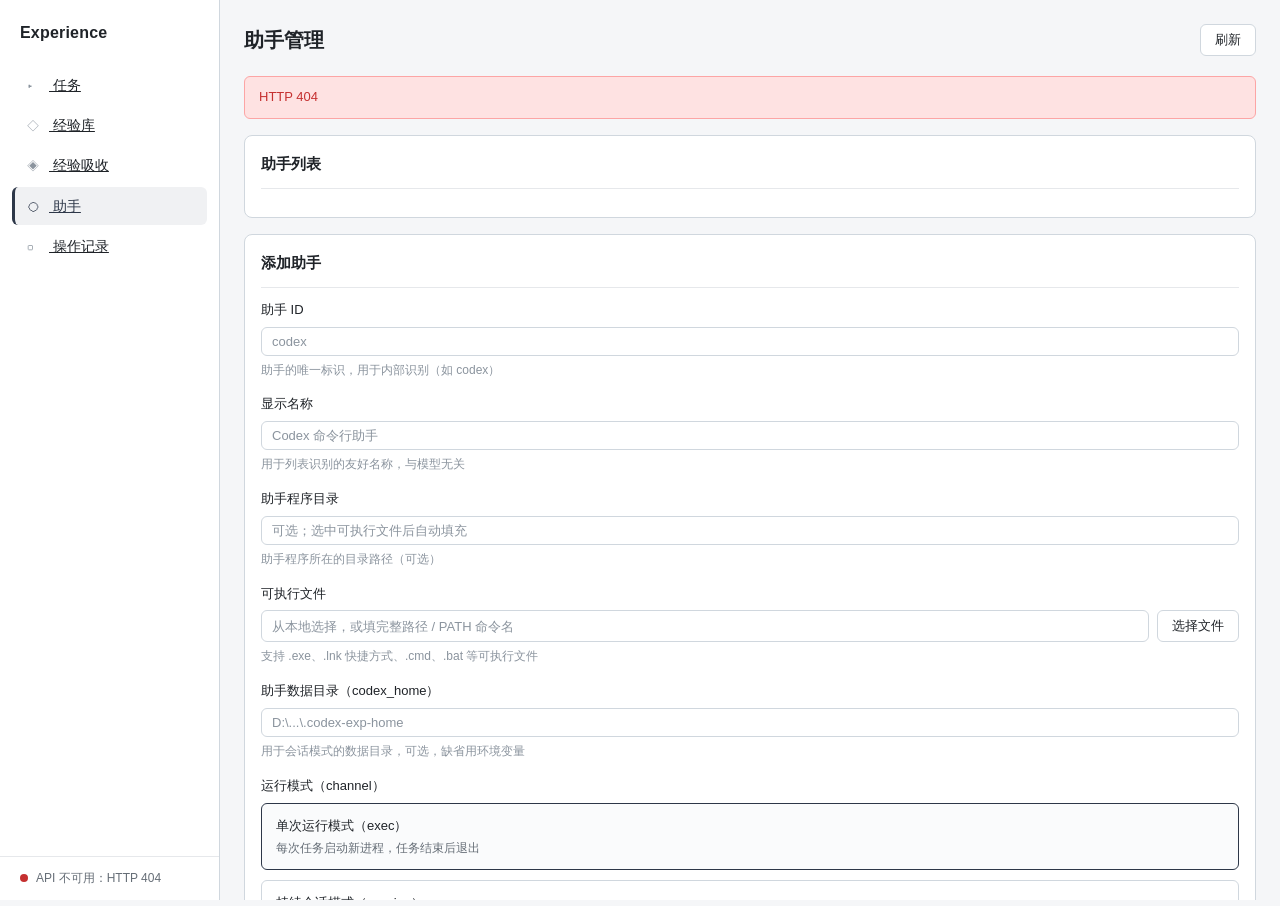
==== ui/www/agents.html @ 3c6e0b77 "feat(ui): multi-page UI + A5 material + U7 automated acceptance (delivery close)" ====
<!doctype html>
<html lang="zh-CN">
  <head>
    <meta charset="utf-8" />
    <meta name="viewport" content="width=device-width, initial-scale=1" />
    <title>助手管理 - Experience</title>
    <link rel="stylesheet" href="css/base.css" />
    <link rel="stylesheet" href="css/pages/agents.css" />
  </head>
  <body>
    <div class="app-layout">
      <aside class="app-sidebar">
        <div class="app-brand">Experience</div>
        <nav class="app-nav">
          <a href="index.html" class="nav-item" data-nav="sessions">
            <span class="nav-icon">▸</span> 任务
          </a>
          <a href="experiences.html" class="nav-item" data-nav="experiences">
            <span class="nav-icon">◇</span> 经验库
          </a>
          <a href="absorb.html" class="nav-item" data-nav="absorb">
            <span class="nav-icon">◈</span> 经验吸收
          </a>
          <a href="agents.html" class="nav-item active" data-nav="agents">
            <span class="nav-icon">◯</span> 助手
          </a>
          <a href="audit.html" class="nav-item" data-nav="audit">
            <span class="nav-icon">▢</span> 操作记录
          </a>
        </nav>
        <div class="sidebar-foot">
          <span id="health" class="health-dot"></span>
          <span id="health-text" class="text-sm text-muted">检查中…</span>
        </div>
      </aside>

      <main class="app-main">
        <!-- 页面标题 -->
        <div class="page-header-row">
          <h1 class="page-header">助手管理</h1>
          <button id="refresh-agents" class="btn">刷新</button>
        </div>

        <!-- 错误提示 -->
        <div id="agent-error" class="agent-error hidden"></div>

        <!-- 助手列表 -->
        <section class="panel">
          <div class="panel-head">
            <h2>助手列表</h2>
          </div>
          <ul id="agent-list" class="agent-list"></ul>
          <div id="agent-empty" class="agent-empty hidden">
            还没有添加助手，添加一个助手来开始执行任务
          </div>
        </section>

        <!-- 添加助手表单 -->
        <section class="panel">
          <div class="panel-head">
            <h2 id="form-title">添加助手</h2>
          </div>
          <form id="agent-form" class="agent-form">
            <input type="hidden" name="kind" value="codex_cli" />
            <input type="hidden" name="mode" value="managed" />

            <div class="form-row">
              <label for="agent-id">助手 ID</label>
              <input id="agent-id" name="id" placeholder="codex" required />
              <p class="form-hint">助手的唯一标识，用于内部识别（如 codex）</p>
            </div>

            <div class="form-row">
              <label for="agent-label">显示名称</label>
              <input id="agent-label" name="label" placeholder="Codex 命令行助手" required />
              <p class="form-hint">用于列表识别的友好名称，与模型无关</p>
            </div>

            <div class="form-row">
              <label for="agent-directory">助手程序目录</label>
              <input id="agent-directory" name="directory" placeholder="可选；选中可执行文件后自动填充" />
              <p class="form-hint">助手程序所在的目录路径（可选）</p>
            </div>

            <div class="form-row">
              <label for="agent-executable">可执行文件</label>
              <div class="exec-row">
                <input
                  id="agent-executable"
                  name="executable"
                  placeholder="从本地选择，或填完整路径 / PATH 命令名"
                />
                <button type="button" id="browse-exec" class="btn">选择文件</button>
              </div>
              <p class="form-hint">支持 .exe、.lnk 快捷方式、.cmd、.bat 等可执行文件</p>
            </div>

            <div class="form-row">
              <label for="agent-codex-home">助手数据目录（codex_home）</label>
              <input id="agent-codex-home" name="codex_home" placeholder="D:\...\.codex-exp-home" />
              <p class="form-hint">用于会话模式的数据目录，可选，缺省用环境变量</p>
            </div>

            <div class="form-row">
              <label>运行模式（channel）</label>
              <div class="channel-options">
                <label class="channel-option">
                  <input type="radio" name="channel" value="exec" checked />
                  <span class="channel-label">单次运行模式（exec）</span>
                  <span class="channel-desc">每次任务启动新进程，任务结束后退出</span>
                </label>
                <label class="channel-option">
                  <input type="radio" name="channel" value="session" />
                  <span class="channel-label">持续会话模式（session）</span>
                  <span class="channel-desc">保持连接，支持多轮对话，需要配置助手数据目录</span>
                </label>
              </div>
            </div>

            <div class="form-actions">
              <button type="button" id="cancel-edit" class="btn hidden">取消</button>
              <button type="submit" id="save-agent" class="btn btn-primary">保存助手</button>
            </div>
          </form>
        </section>
      </main>
    </div>

    <!-- 文件选择弹窗 -->
    <div id="file-modal" class="modal hidden">
      <div class="modal-box">
        <div class="modal-head">
          <b>选择助手程序</b>
          <button type="button" id="fb-close" class="modal-close">✕</button>
        </div>
        <div class="fb-path-row">
          <button type="button" id="fb-up" class="btn btn-sm">上级</button>
          <input id="fb-path" />
          <button type="button" id="fb-go" class="btn btn-sm">打开</button>
        </div>
        <div id="fb-roots" class="fb-roots"></div>
        <ul id="fb-list" class="fb-list"></ul>
        <div class="fb-hint">
          双击目录进入；点击 .exe / .lnk / .cmd / .bat 选择该文件。
        </div>
      </div>
    </div>

    <script src="js/api.js"></script>
    <script src="js/layout.js"></script>
    <script src="js/pages/agents.js"></script>
  </body>
</html>
---- ui/www/css/base.css ----
/* ============================================================
 * Experience Design System — base.css
 * Codex 风格：银灰 + 纯白基调，模块清晰，克制极简
 * ============================================================ */

/* ---------- CSS 变量 ---------- */
:root {
  /* 背景 */
  --bg: #f5f6f8;
  --bg-panel: #ffffff;
  --bg-subtle: #fafbfc;
  --bg-hover: #f0f1f3;

  /* 文字 */
  --text: #1f2328;
  --text-muted: #656d76;
  --text-faint: #8b949e;

  /* 边框 */
  --border: #d0d7de;
  --border-light: #e6e8eb;

  /* 强调色（深灰系） */
  --accent: #2d3748;
  --accent-soft: #4a5568;
  --accent-faint: #a0aec0;

  /* 状态色 */
  --success: #2f855a;
  --warning: #b7791f;
  --danger: #c53030;
}

/* ---------- 全局重置 ---------- */
*,
*::before,
*::after {
  box-sizing: border-box;
  margin: 0;
  padding: 0;
}

html,
body {
  height: 100%;
}

/* ---------- 排版 ---------- */
body {
  font-family: -apple-system, BlinkMacSystemFont, "Segoe UI", "PingFang SC",
    "Microsoft YaHei", sans-serif;
  font-size: 14px;
  line-height: 1.6;
  color: var(--text);
  background: var(--bg);
  -webkit-font-smoothing: antialiased;
  -moz-osx-font-smoothing: grayscale;
}

code,
pre,
kbd,
samp {
  font-family: "SF Mono", Consolas, "Liberation Mono", Menlo, monospace;
  font-size: 13px;
}

/* ---------- 布局（.app-layout） ---------- */
.app-layout {
  display: flex;
  height: 100vh;
  min-height: 0;
}

/* 左侧栏 */
.app-sidebar {
  width: 220px;
  flex: none;
  background: var(--bg-panel);
  border-right: 1px solid var(--border);
  display: flex;
  flex-direction: column;
}

.app-brand {
  font-size: 16px;
  font-weight: 700;
  padding: 20px;
  color: var(--text);
  letter-spacing: 0.2px;
}

.app-nav {
  display: flex;
  flex-direction: column;
  gap: 2px;
  padding: 0 12px;
}

.nav-item {
  display: block;
  width: 100%;
  text-align: left;
  padding: 8px 12px;
  border: none;
  border-radius: 6px;
  background: transparent;
  color: var(--text);
  font-size: 14px;
  font-family: inherit;
  cursor: pointer;
  border-left: 3px solid transparent;
  transition: background-color 0.15s ease, color 0.15s ease;
}

.nav-item:hover {
  background: var(--bg-hover);
}

.nav-item.active {
  border-left-color: var(--accent);
  background: var(--bg-hover);
  color: var(--accent);
  font-weight: 500;
}

.nav-icon {
  display: inline-block;
  width: 18px;
  font-size: 12px;
  color: var(--text-faint);
  margin-right: 4px;
}

.nav-item.active .nav-icon {
  color: var(--accent);
}

.sidebar-foot {
  margin-top: auto;
  padding: 12px 20px;
  display: flex;
  align-items: center;
  gap: 8px;
  font-size: 12px;
  color: var(--text-muted);
  border-top: 1px solid var(--border-light);
}

.health-dot {
  width: 8px;
  height: 8px;
  border-radius: 50%;
  background: var(--text-faint);
  flex: none;
}

.health-dot.ok {
  background: var(--success);
}

.health-dot.bad {
  background: var(--danger);
}

.health-dot.checking {
  background: var(--warning);
}

/* 主内容区 */
.app-main {
  flex: 1;
  min-width: 0;
  padding: 24px;
  overflow: auto;
}

.page-header {
  font-size: 20px;
  font-weight: 700;
  margin-bottom: 20px;
  color: var(--text);
}

/* 面板 */
.panel {
  background: var(--bg-panel);
  border: 1px solid var(--border);
  border-radius: 8px;
  padding: 16px;
}

.panel + .panel {
  margin-top: 16px;
}

.panel-head {
  display: flex;
  align-items: center;
  gap: 8px;
  margin-bottom: 12px;
  padding-bottom: 12px;
  border-bottom: 1px solid var(--border-light);
}

.panel-head h2,
.panel-head h3 {
  flex: 1;
  font-size: 15px;
  font-weight: 600;
  margin: 0;
}

/* ---------- 按钮 ---------- */
.btn {
  display: inline-flex;
  align-items: center;
  justify-content: center;
  padding: 6px 14px;
  border-radius: 6px;
  font-size: 13px;
  font-family: inherit;
  border: 1px solid var(--border);
  background: var(--bg-panel);
  color: var(--text);
  cursor: pointer;
  transition: background-color 0.15s ease, border-color 0.15s ease,
    color 0.15s ease;
  white-space: nowrap;
}

.btn:hover {
  background: var(--bg-hover);
}

.btn:disabled {
  opacity: 0.5;
  cursor: not-allowed;
}

.btn-primary {
  background: var(--accent);
  color: #fff;
  border-color: var(--accent);
}

.btn-primary:hover {
  background: var(--accent-soft);
  border-color: var(--accent-soft);
}

.btn-danger {
  color: var(--danger);
  border-color: var(--danger);
  background: var(--bg-panel);
}

.btn-danger:hover {
  background: rgba(197, 48, 48, 0.08);
}

.btn-sm {
  padding: 4px 10px;
  font-size: 12px;
}

/* ---------- 输入框 / 选择框 / 文本域 ---------- */
input,
select,
textarea {
  padding: 6px 10px;
  border: 1px solid var(--border);
  border-radius: 6px;
  font-size: 13px;
  font-family: inherit;
  background: var(--bg-panel);
  color: var(--text);
  transition: border-color 0.15s ease, box-shadow 0.15s ease;
}

input::placeholder,
textarea::placeholder {
  color: var(--text-faint);
}

input:focus,
select:focus,
textarea:focus {
  outline: none;
  border-color: var(--accent);
  box-shadow: 0 0 0 3px rgba(45, 55, 72, 0.1);
}

textarea {
  resize: vertical;
  min-height: 52px;
  line-height: 1.5;
}

/* ---------- 徽章（.badge） ---------- */
.badge {
  display: inline-block;
  padding: 2px 8px;
  border-radius: 4px;
  font-size: 11px;
  font-weight: 500;
  line-height: 1.4;
}

.badge-default {
  background: var(--bg-subtle);
  color: var(--text-muted);
  border: 1px solid var(--border-light);
}

.badge-success {
  background: #e6f4ea;
  color: var(--success);
}

.badge-warning {
  background: #fef3c7;
  color: var(--warning);
}

.badge-danger {
  background: #fee2e2;
  color: var(--danger);
}

.badge-accent {
  background: #e8eaed;
  color: var(--accent);
}

/* ---------- 工具类 ---------- */
.hidden {
  display: none !important;
}

.flex {
  display: flex;
}

.flex-1 {
  flex: 1;
}

.gap-2 {
  gap: 8px;
}

.gap-3 {
  gap: 12px;
}

.gap-4 {
  gap: 16px;
}

.items-center {
  align-items: center;
}

.justify-between {
  justify-content: space-between;
}

.text-muted {
  color: var(--text-muted);
}

.text-sm {
  font-size: 12px;
}

.text-xs {
  font-size: 11px;
}

.font-medium {
  font-weight: 500;
}

.font-semibold {
  font-weight: 600;
}

.mt-2 {
  margin-top: 8px;
}

.mt-3 {
  margin-top: 12px;
}

.mt-4 {
  margin-top: 16px;
}

.mb-2 {
  margin-bottom: 8px;
}

.mb-3 {
  margin-bottom: 12px;
}

.mb-4 {
  margin-bottom: 16px;
}
---- ui/www/css/pages/agents.css ----
/* ============================================================
 * agents.css — 助手管理页面样式
 * 依赖 base.css 设计系统
 * ============================================================ */

/* ---------- 页面标题行 ---------- */
.page-header-row {
  display: flex;
  align-items: center;
  justify-content: space-between;
  margin-bottom: 20px;
}

.page-header-row .page-header {
  margin-bottom: 0;
}

/* ---------- 错误提示 ---------- */
.agent-error {
  background: #fee2e2;
  color: var(--danger);
  border: 1px solid #fca5a5;
  border-radius: 6px;
  padding: 10px 14px;
  margin-bottom: 16px;
  font-size: 13px;
}

/* ---------- 助手列表 ---------- */
.agent-list {
  list-style: none;
  display: flex;
  flex-direction: column;
  gap: 12px;
}

.agent-card {
  background: var(--bg-panel);
  border: 1px solid var(--border);
  border-radius: 8px;
  padding: 16px;
  transition: border-color 0.15s ease, box-shadow 0.15s ease;
}

.agent-card:hover {
  border-color: var(--accent-faint);
  box-shadow: 0 2px 6px rgba(0, 0, 0, 0.04);
}

.agent-card-top {
  display: flex;
  align-items: center;
  gap: 10px;
  margin-bottom: 8px;
  flex-wrap: wrap;
}

.agent-name {
  font-size: 15px;
  font-weight: 600;
  color: var(--text);
}

.agent-type-badge {
  font-size: 11px;
  padding: 2px 8px;
  border-radius: 4px;
  background: var(--bg-subtle);
  color: var(--text-muted);
  border: 1px solid var(--border-light);
  font-weight: 500;
}

.agent-status {
  margin-left: auto;
}

.agent-status .badge {
  font-size: 12px;
  padding: 3px 10px;
}

.agent-msg {
  font-size: 13px;
  color: var(--text-muted);
  margin-bottom: 12px;
  line-height: 1.5;
}

.agent-meta {
  font-size: 12px;
  color: var(--text-faint);
  margin-bottom: 12px;
  word-break: break-all;
}

.agent-actions {
  display: flex;
  gap: 8px;
  justify-content: flex-end;
}

.agent-actions .btn {
  padding: 4px 12px;
  font-size: 12px;
}

/* ---------- 空态 ---------- */
.agent-empty {
  text-align: center;
  padding: 32px 16px;
  color: var(--text-muted);
  font-size: 14px;
}

/* ---------- 表单 ---------- */
.agent-form {
  display: flex;
  flex-direction: column;
  gap: 16px;
}

.form-row {
  display: flex;
  flex-direction: column;
  gap: 6px;
}

.form-row label {
  font-size: 13px;
  font-weight: 500;
  color: var(--text);
}

.form-row input[type="text"],
.form-row input:not([type]) {
  width: 100%;
}

.form-hint {
  font-size: 12px;
  color: var(--text-faint);
  margin: 0;
  line-height: 1.4;
}

.exec-row {
  display: flex;
  gap: 8px;
}

.exec-row input {
  flex: 1;
}

/* ---------- 运行模式选项 ---------- */
.channel-options {
  display: flex;
  flex-direction: column;
  gap: 10px;
}

.channel-option {
  display: flex;
  flex-direction: column;
  gap: 4px;
  padding: 12px 14px;
  border: 1px solid var(--border);
  border-radius: 6px;
  cursor: pointer;
  transition: border-color 0.15s ease, background-color 0.15s ease;
}

.channel-option:hover {
  border-color: var(--accent-faint);
  background: var(--bg-subtle);
}

.channel-option input[type="radio"] {
  position: absolute;
  opacity: 0;
  pointer-events: none;
}

.channel-option:has(input[type="radio"]:checked) {
  border-color: var(--accent);
  background: var(--bg-subtle);
}

.channel-label {
  font-size: 13px;
  font-weight: 500;
  color: var(--text);
}

.channel-desc {
  font-size: 12px;
  color: var(--text-muted);
  line-height: 1.4;
}

/* ---------- 表单操作按钮 ---------- */
.form-actions {
  display: flex;
  justify-content: flex-end;
  gap: 8px;
  padding-top: 8px;
  border-top: 1px solid var(--border-light);
}

/* ---------- 模态弹窗 ---------- */
.modal {
  position: fixed;
  inset: 0;
  background: rgba(0, 0, 0, 0.4);
  display: flex;
  align-items: center;
  justify-content: center;
  z-index: 1000;
}

.modal-box {
  background: var(--bg-panel);
  border-radius: 8px;
  width: 560px;
  max-width: 90vw;
  max-height: 80vh;
  display: flex;
  flex-direction: column;
  box-shadow: 0 12px 32px rgba(0, 0, 0, 0.15);
}

.modal-head {
  display: flex;
  align-items: center;
  justify-content: space-between;
  padding: 14px 18px;
  border-bottom: 1px solid var(--border-light);
  flex: none;
}

.modal-head b {
  font-size: 14px;
  font-weight: 600;
}

.modal-close {
  background: none;
  border: none;
  font-size: 16px;
  cursor: pointer;
  color: var(--text-muted);
  padding: 4px 8px;
  border-radius: 4px;
  line-height: 1;
}

.modal-close:hover {
  background: var(--bg-hover);
  color: var(--text);
}

/* ---------- 文件浏览器 ---------- */
.fb-path-row {
  display: flex;
  gap: 8px;
  padding: 12px 18px;
  flex: none;
}

.fb-path-row input {
  flex: 1;
}

.fb-roots {
  display: flex;
  flex-wrap: wrap;
  gap: 6px;
  padding: 0 18px 10px;
  flex: none;
}

.fb-roots button {
  padding: 4px 10px;
  font-size: 12px;
  border-radius: 4px;
  border: 1px solid var(--border);
  background: var(--bg-panel);
  cursor: pointer;
  font-family: inherit;
  color: var(--text);
}

.fb-roots button:hover {
  background: var(--bg-hover);
}

.fb-list {
  list-style: none;
  overflow-y: auto;
  flex: 1;
  padding: 4px 0;
  border-top: 1px solid var(--border-light);
  border-bottom: 1px solid var(--border-light);
}

.fb-list li {
  display: flex;
  align-items: center;
  justify-content: space-between;
  padding: 8px 18px;
  cursor: pointer;
  gap: 12px;
  transition: background-color 0.1s ease;
}

.fb-list li:hover {
  background: var(--bg-hover);
}

.fb-list li span:first-child {
  font-size: 13px;
  color: var(--text);
  word-break: break-all;
}

.fb-kind {
  flex: none;
  font-size: 11px;
  color: var(--text-faint);
  background: var(--bg-subtle);
  padding: 2px 8px;
  border-radius: 4px;
}

.fb-hint {
  padding: 10px 18px;
  font-size: 12px;
  color: var(--text-muted);
  flex: none;
  border-top: 1px solid var(--border-light);
}
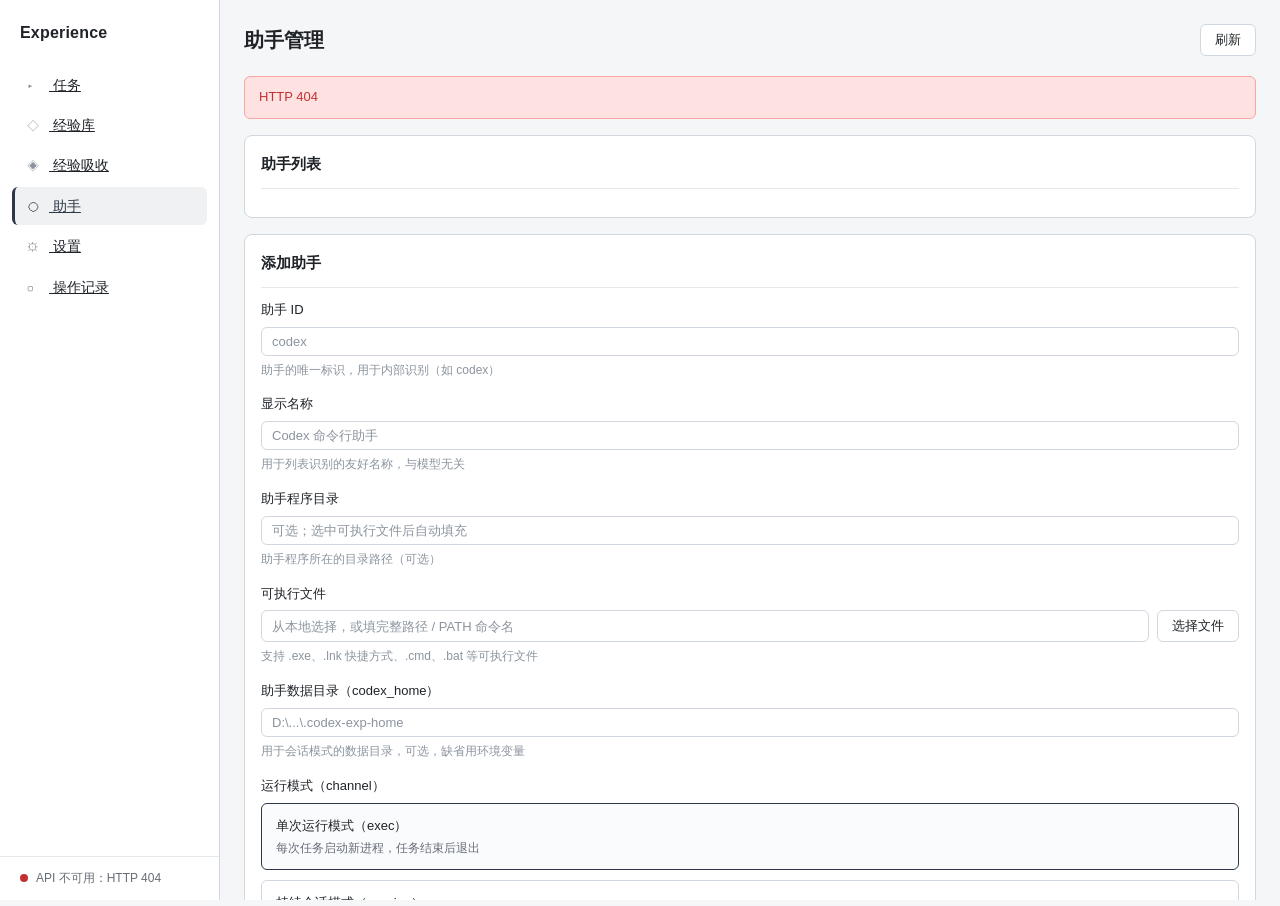
==== commit 8ed7ac49: "S0-S4: security boundary, Tier1/Tier2 execution, state registry, settings+undo, declarations" ====
--- a/ui/www/agents.html
+++ b/ui/www/agents.html
@@ -23,6 +23,9 @@
           </a>
           <a href="agents.html" class="nav-item active" data-nav="agents">
             <span class="nav-icon">◯</span> 助手
+          </a>
+          <a href="settings.html" class="nav-item" data-nav="settings">
+            <span class="nav-icon">⚙</span> 设置
           </a>
           <a href="audit.html" class="nav-item" data-nav="audit">
             <span class="nav-icon">▢</span> 操作记录
